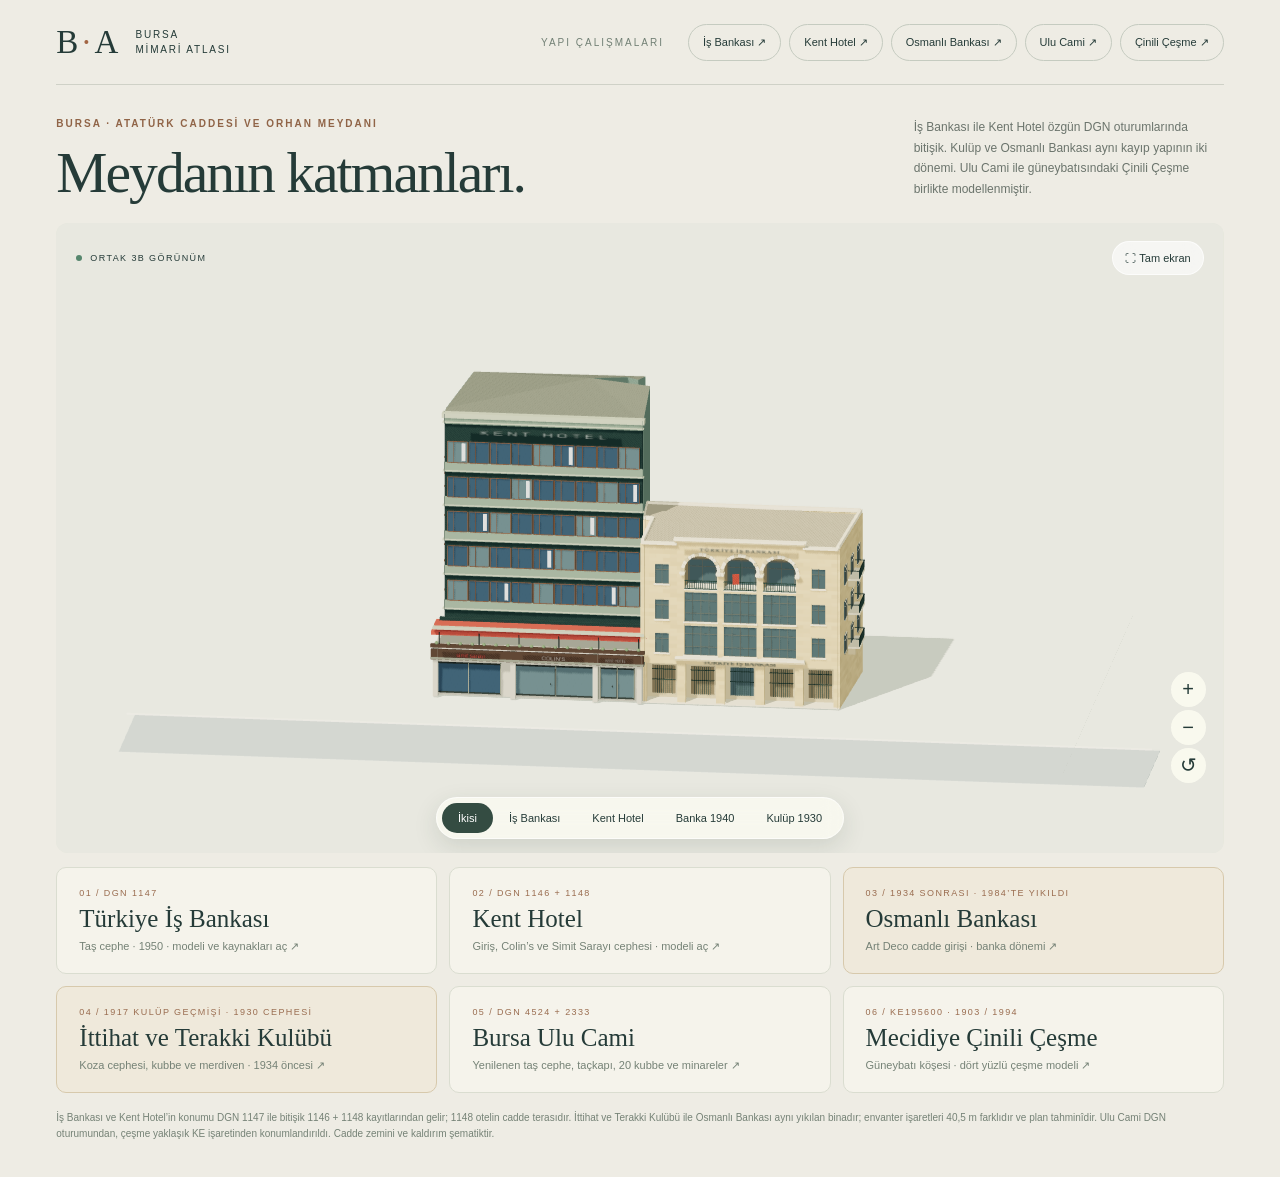
==== docs/birlikte.html @ 720ac8b4 "Publish Bursa architectural atlas with mobile scene layout" ====
<!doctype html>
<html lang="tr">
<head>
 <meta charset="utf-8">
 <meta name="viewport" content="width=device-width,initial-scale=1">
 <meta name="theme-color" content="#eeece4">
 <title>Bursa Mimari Atlası · yapı modelleri</title>
 <link rel="stylesheet" href="birlikte.css">
 <script type="importmap">{"imports":{"three":"./vendor/three.module.js"}}</script>
</head>
<body>
 <header><a class="brand" href="birlikte.html">B<span>·</span>A <i>BURSA<br>MİMARİ ATLASI</i></a><span class="edition">YAPI ÇALIŞMALARI</span><nav aria-label="Yapı sayfaları"><a href="./">İş Bankası ↗</a><a href="kent-hotel/">Kent Hotel ↗</a><a href="osmanli-bankasi/">Osmanlı Bankası ↗</a><a href="ulucami/">Ulu Cami ↗</a><a href="ulucami/?focus=cesme">Çinili Çeşme ↗</a></nav><details class="mobile-pages"><summary>Yapılar <span aria-hidden="true">⌄</span></summary><div><a href="./">İş Bankası</a><a href="kent-hotel/">Kent Hotel</a><a href="osmanli-bankasi/">Osmanlı Bankası</a><a href="ulucami/">Ulu Cami</a><a href="ulucami/?focus=cesme">Çinili Çeşme</a></div></details></header>
 <main>
  <div class="heading"><div><span class="eyebrow">BURSA · ATATÜRK CADDESİ VE ORHAN MEYDANI</span><h1>Meydanın katmanları.</h1></div><p>İş Bankası ile Kent Hotel özgün DGN oturumlarında bitişik. Kulüp ve Osmanlı Bankası aynı kayıp yapının iki dönemi. Ulu Cami ile güneybatısındaki Çinili Çeşme birlikte modellenmiştir.</p></div>
  <section id="stage" class="stage" aria-label="İş Bankası, Kent Hotel ve aynı kayıp yapının iki tarihî dönemi"><div id="canvas"></div><div id="loading" role="status">Binalar hazırlanıyor…</div><div class="stage-top"><span class="tag"><i></i> ORTAK 3B GÖRÜNÜM</span><button id="fullscreen" aria-label="Tam ekran" aria-pressed="false">⛶ <span>Tam ekran</span></button></div><div id="historic-notice" class="historic-notice" hidden>1940’LAR BANKA DÖNEMİ · 1934 TADİLATI SONRASI · TAHMİNÎ PLAN</div><div class="viewbar" role="group" aria-label="Bina odağı"><button data-focus="both" class="active" aria-pressed="true">İkisi</button><button data-focus="bank" aria-pressed="false"><span class="long-label">İş Bankası</span><span class="short-label">İş</span></button><button data-focus="hotel" aria-pressed="false"><span class="long-label">Kent Hotel</span><span class="short-label">Kent</span></button><button data-focus="ottoman" aria-pressed="false"><span class="long-label">Banka 1940</span><span class="short-label">Banka ’40</span></button><button data-focus="club" aria-pressed="false"><span class="long-label">Kulüp 1930</span><span class="short-label">Kulüp ’30</span></button></div><div class="zoom"><button id="plus" aria-label="Yakınlaştır">+</button><button id="minus" aria-label="Uzaklaştır">−</button><button id="reset" aria-label="Görünümü sıfırla">↺</button></div><div class="stage-bottom"><span>Sürükle: döndür · Tekerlek: yakınlaş</span><span>↑ Atatürk Cd.</span></div></section>
  <div class="cards"><a class="card" href="./"><span>01 / DGN 1147</span><strong>Türkiye İş Bankası</strong><small>Taş cephe · 1950 · modeli ve kaynakları aç ↗</small></a><a class="card" href="kent-hotel/"><span>02 / DGN 1146 + 1148</span><strong>Kent Hotel</strong><small>Giriş, Colin’s ve Simit Sarayı cephesi · modeli aç ↗</small></a><a class="card historic" href="osmanli-bankasi/"><span>03 / 1934 SONRASI · 1984’TE YIKILDI</span><strong>Osmanlı Bankası</strong><small>Art Deco cadde girişi · banka dönemi ↗</small></a><a class="card historic" href="osmanli-bankasi/?era=club"><span>04 / 1917 KULÜP GEÇMİŞİ · 1930 CEPHESİ</span><strong>İttihat ve Terakki Kulübü</strong><small>Koza cephesi, kubbe ve merdiven · 1934 öncesi ↗</small></a><a class="card ulucami" href="ulucami/"><span>05 / DGN 4524 + 2333</span><strong>Bursa Ulu Cami</strong><small>Yenilenen taş cephe, taçkapı, 20 kubbe ve minareler ↗</small></a><a class="card fountain" href="ulucami/?focus=cesme"><span>06 / KE195600 · 1903 / 1994</span><strong>Mecidiye Çinili Çeşme</strong><small>Güneybatı köşesi · dört yüzlü çeşme modeli ↗</small></a></div>
  <p class="note">İş Bankası ve Kent Hotel’in konumu DGN 1147 ile bitişik 1146 + 1148 kayıtlarından gelir; 1148 otelin cadde terasıdır. İttihat ve Terakki Kulübü ile Osmanlı Bankası aynı yıkılan binadır; envanter işaretleri 40,5 m farklıdır ve plan tahminîdir. Ulu Cami DGN oturumundan, çeşme yaklaşık KE işaretinden konumlandırıldı. Cadde zemini ve kaldırım şematiktir.</p>
 </main>
 <script type="module" src="birlikte.js"></script>
</body>
</html>
---- docs/birlikte.css ----
:root{font-family:Arial,Helvetica,sans-serif;color:#253b38;background:#eeece4;font-synthesis:none}*{box-sizing:border-box}body{margin:0}button,a{-webkit-tap-highlight-color:transparent;color:inherit}button{font:inherit;cursor:pointer;border:0}button:focus-visible,a:focus-visible{outline:3px solid #a6623b;outline-offset:4px}header{height:85px;margin:0 4.4%;border-bottom:1px solid #cfd1c7;display:flex;align-items:center;gap:24px}.brand{text-decoration:none;font-family:Georgia,serif;font-size:33px;display:flex;align-items:center;gap:4px}.brand span{color:#a26543}.brand i{font:10px/1.5 Arial,sans-serif;letter-spacing:1.8px;margin-left:13px}.edition{font-size:10px;letter-spacing:2px;color:#728075;margin-left:auto}header nav{display:flex;gap:8px}header nav a{font-size:11px;text-decoration:none;border:1px solid #c5cbc0;padding:11px 14px;border-radius:22px}main{max-width:1800px;margin:auto;padding:28px 4.4% 35px}.heading{display:flex;justify-content:space-between;gap:20px;align-items:end;margin-bottom:20px}.eyebrow{font-size:10px;letter-spacing:2px;font-weight:700;color:#906447}h1{font:normal clamp(38px,4.5vw,64px)/1.04 Georgia,serif;letter-spacing:-2px;margin:12px 0 0}.heading p{max-width:310px;font-size:12px;line-height:1.7;color:#6b746c;margin:0 0 4px}.stage{height:min(70vh,680px);min-height:450px;position:relative;overflow:hidden;border-radius:12px;background:#e7e8dd}#canvas,canvas{width:100%;height:100%;display:block;touch-action:none}#canvas{position:absolute;inset:0}#loading{position:absolute;inset:0;display:grid;place-items:center;background:#e7e8dd;z-index:5;font-size:12px}.stage-top{position:absolute;top:18px;left:20px;right:20px;display:flex;justify-content:space-between;align-items:center;pointer-events:none}.tag{font-size:9px;letter-spacing:1.4px;display:flex;align-items:center;gap:8px}.tag i{width:6px;height:6px;background:#56866d;border-radius:50%}.stage-top button{pointer-events:auto;background:#fff9;border:1px solid #fffa;padding:10px 12px;border-radius:20px;font-size:11px;backdrop-filter:blur(10px)}.viewbar{position:absolute;bottom:55px;left:50%;transform:translateX(-50%);display:flex;background:#fafaf1df;border:1px solid #fff9;padding:5px;border-radius:30px;backdrop-filter:blur(10px);white-space:nowrap}.viewbar button{padding:9px 16px;border-radius:20px;background:transparent;font-size:11px}.viewbar button.active{background:#344c42;color:white}.zoom{position:absolute;right:18px;bottom:70px;display:grid;gap:3px}.zoom button{width:35px;height:35px;border-radius:50%;background:#fcfcf0de;font-size:20px}.stage-bottom{position:absolute;bottom:17px;left:21px;right:21px;display:flex;justify-content:space-between;gap:15px;font-size:10px;color:#64776a;pointer-events:none}.cards{display:grid;grid-template-columns:1fr 1fr;gap:12px;margin-top:14px}.card{background:#f5f3eb;border:1px solid #daddd0;border-radius:10px;padding:20px 22px;text-decoration:none;display:flex;flex-direction:column;gap:7px}.card:hover{border-color:#899c8e}.card span{font-size:9px;letter-spacing:1.4px;color:#9a6d50}.card strong{font:25px Georgia,serif}.card small{font-size:11px;color:#758276}.note{font-size:10px;color:#758276;line-height:1.6;margin:17px 0 0}.stage.is-fullscreen,.stage:fullscreen{position:fixed!important;inset:0!important;width:100vw!important;height:100dvh!important;min-height:0!important;max-height:none!important;margin:0!important;border-radius:0!important;z-index:9999}.stage.is-fullscreen .stage-top,.stage:fullscreen .stage-top{top:calc(14px + env(safe-area-inset-top));left:calc(14px + env(safe-area-inset-left));right:calc(14px + env(safe-area-inset-right))}.stage.is-fullscreen .viewbar,.stage:fullscreen .viewbar{bottom:calc(55px + env(safe-area-inset-bottom))}.stage.is-fullscreen .zoom,.stage:fullscreen .zoom{bottom:calc(100px + env(safe-area-inset-bottom))}.stage.is-fullscreen .stage-bottom,.stage:fullscreen .stage-bottom{bottom:calc(18px + env(safe-area-inset-bottom))}
@media(max-width:640px){header{height:67px;margin:0 5%;gap:7px}.brand{font-size:26px}.brand i{font-size:8px;letter-spacing:1px;margin-left:8px}.edition{display:none}header nav{margin-left:auto;gap:4px}header nav a{font-size:9px;padding:8px 9px}main{padding:20px 5% 30px}.heading{align-items:start;display:block;margin-bottom:15px}.eyebrow{font-size:8px;letter-spacing:1.2px}h1{font-size:38px;letter-spacing:-1.2px}.heading p{font-size:10px;line-height:1.5;max-width:none;margin:11px 0 0}.stage{height:57vh;min-height:390px;max-height:560px}.tag{font-size:7px;letter-spacing:1px}.stage-top{top:13px;left:13px;right:12px}.stage-top button{font-size:9px;padding:8px 10px}.viewbar{bottom:48px}.viewbar button{font-size:10px;padding:8px 11px}.zoom{right:10px;bottom:95px}.zoom button{width:31px;height:31px;font-size:18px}.stage-bottom{font-size:8px;left:13px;right:13px;bottom:14px}.cards{gap:8px}.card{padding:14px 12px;gap:5px}.card strong{font-size:18px}.card small{font-size:9px;line-height:1.4}.note{font-size:9px}}
.cards{grid-template-columns:repeat(3,minmax(0,1fr))}.card.historic{background:#efe9db;border-color:#d7c9ac}.historic-notice{position:absolute;top:66px;left:20px;z-index:2;background:#f5e7cbdc;border:1px solid #cbb99b;color:#754e30;border-radius:5px;padding:8px 10px;font-size:9px;letter-spacing:.7px}.historic-notice[hidden]{display:none}
@media(max-width:640px){header nav{max-width:58%;overflow-x:auto;scrollbar-width:none}header nav a{white-space:nowrap}.viewbar{max-width:calc(100% - 18px);overflow-x:auto;scrollbar-width:none}.viewbar button{flex:none;padding:8px 10px;font-size:9px}.cards{grid-template-columns:1fr 1fr}.card.historic{grid-column:1/-1}.historic-notice{top:53px;left:12px;right:12px;font-size:7px;line-height:1.35;text-align:center}}
@media(max-width:640px){.card.historic{grid-column:auto}.card.ulucami,.card.fountain{grid-column:auto}}
.short-label{display:none}
.mobile-pages{display:none}
@media(min-width:641px){
 .viewbar{bottom:14px;box-shadow:0 8px 24px #283d3221}
 .stage-bottom{display:none}
 .cards{margin-top:14px}
 .stage.is-fullscreen .viewbar,.stage:fullscreen .viewbar{bottom:calc(55px + env(safe-area-inset-bottom))}
}
@media(max-width:640px){
 header{height:52px;min-height:0;display:flex;margin:0;padding:0 13px;gap:0;position:relative;z-index:10;background:#eeece4}
 .brand{font-size:25px}
 header nav{display:none}
 .mobile-pages{display:block;margin-left:auto;font-size:11px}
 .mobile-pages summary{list-style:none;cursor:pointer;border:1px solid #c5cbc0;border-radius:18px;padding:8px 11px;min-width:76px;text-align:center}
 .mobile-pages summary::-webkit-details-marker{display:none}
 .mobile-pages[open] summary{background:#344c42;color:white;border-color:#344c42}
 .mobile-pages div{position:absolute;top:49px;right:9px;min-width:185px;display:grid;gap:2px;padding:8px;background:#f8f7ef;border:1px solid #d6dbd0;border-radius:12px;box-shadow:0 14px 30px #24392c26}
 .mobile-pages a{display:block;padding:10px 12px;text-decoration:none;border-radius:7px}
 .mobile-pages a:hover,.mobile-pages a:focus-visible{background:#e6e9df}
 main{padding:0}
 .heading{display:none}
 .stage{height:calc(100dvh - 52px);min-height:520px;max-height:none;border-radius:0}
 .viewbar{left:10px;right:10px;bottom:45px;transform:none;width:auto;max-width:none;display:grid;grid-template-columns:repeat(5,minmax(0,1fr));gap:1px;overflow:visible;padding:4px}
 .viewbar button{min-width:0;min-height:38px;padding:6px 2px;font-size:10px}
 .viewbar .long-label{display:none}
 .viewbar .short-label{display:inline}
 .zoom{bottom:112px}
 .stage-bottom{display:none}
 .cards{margin:0;padding:15px 5% 0}
 .note{margin:0;padding:16px 5% 28px}
}
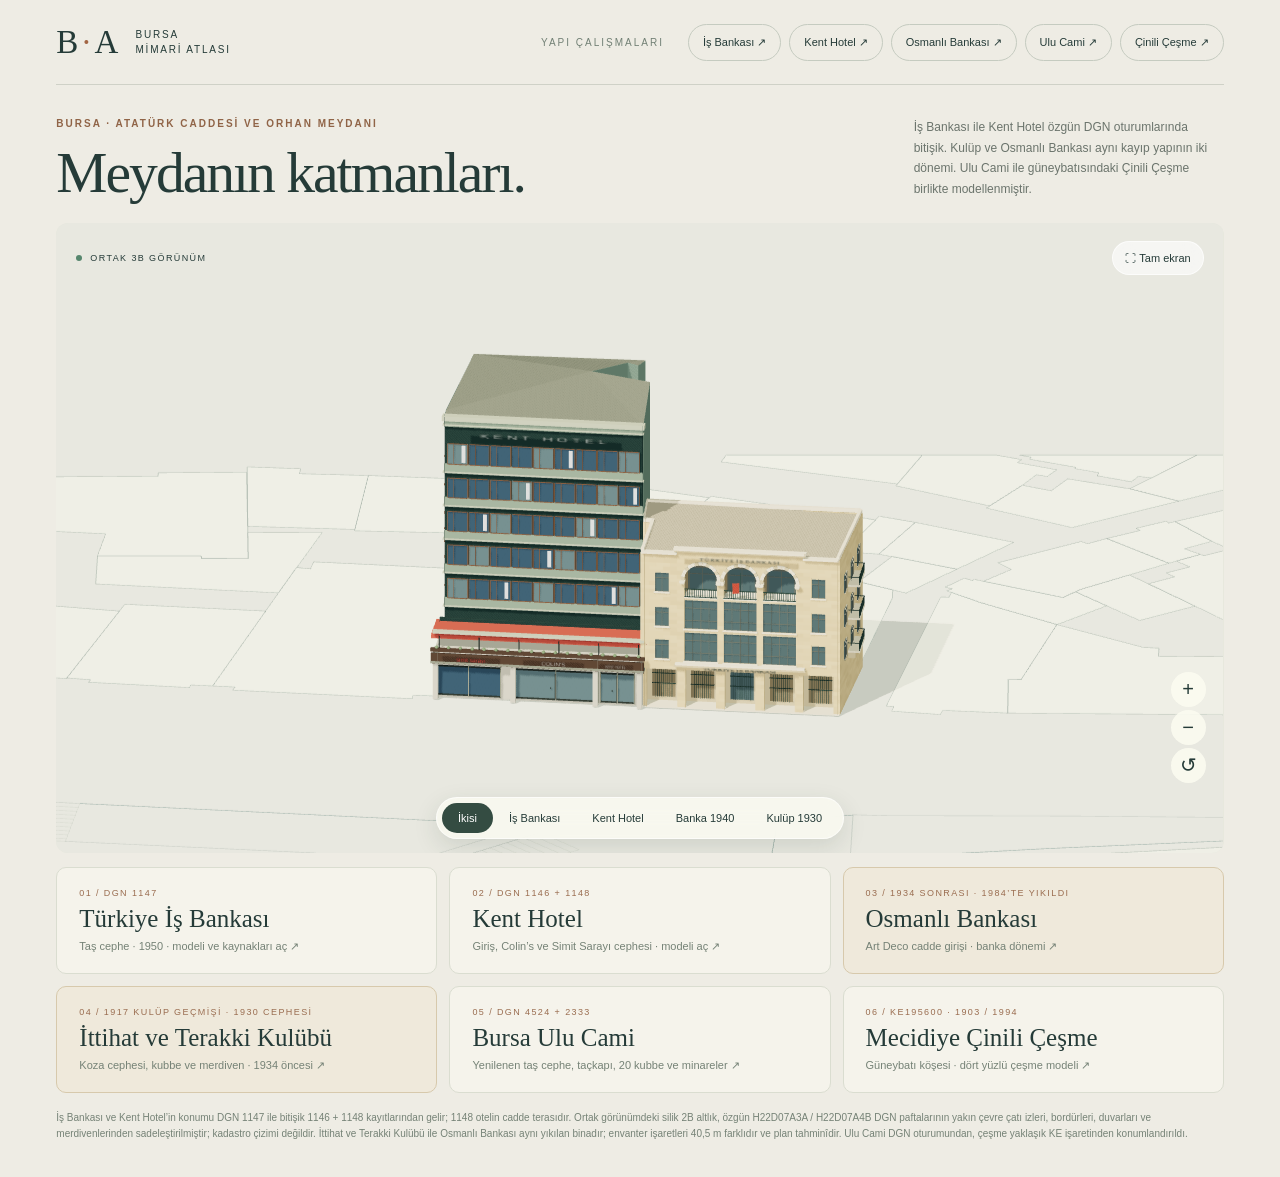
==== commit 1eff2343: "Add subtle DGN plan underlay to shared atlas scene" ====
--- a/docs/birlikte.html
+++ b/docs/birlikte.html
@@ -14,7 +14,7 @@
   <div class="heading"><div><span class="eyebrow">BURSA · ATATÜRK CADDESİ VE ORHAN MEYDANI</span><h1>Meydanın katmanları.</h1></div><p>İş Bankası ile Kent Hotel özgün DGN oturumlarında bitişik. Kulüp ve Osmanlı Bankası aynı kayıp yapının iki dönemi. Ulu Cami ile güneybatısındaki Çinili Çeşme birlikte modellenmiştir.</p></div>
   <section id="stage" class="stage" aria-label="İş Bankası, Kent Hotel ve aynı kayıp yapının iki tarihî dönemi"><div id="canvas"></div><div id="loading" role="status">Binalar hazırlanıyor…</div><div class="stage-top"><span class="tag"><i></i> ORTAK 3B GÖRÜNÜM</span><button id="fullscreen" aria-label="Tam ekran" aria-pressed="false">⛶ <span>Tam ekran</span></button></div><div id="historic-notice" class="historic-notice" hidden>1940’LAR BANKA DÖNEMİ · 1934 TADİLATI SONRASI · TAHMİNÎ PLAN</div><div class="viewbar" role="group" aria-label="Bina odağı"><button data-focus="both" class="active" aria-pressed="true">İkisi</button><button data-focus="bank" aria-pressed="false"><span class="long-label">İş Bankası</span><span class="short-label">İş</span></button><button data-focus="hotel" aria-pressed="false"><span class="long-label">Kent Hotel</span><span class="short-label">Kent</span></button><button data-focus="ottoman" aria-pressed="false"><span class="long-label">Banka 1940</span><span class="short-label">Banka ’40</span></button><button data-focus="club" aria-pressed="false"><span class="long-label">Kulüp 1930</span><span class="short-label">Kulüp ’30</span></button></div><div class="zoom"><button id="plus" aria-label="Yakınlaştır">+</button><button id="minus" aria-label="Uzaklaştır">−</button><button id="reset" aria-label="Görünümü sıfırla">↺</button></div><div class="stage-bottom"><span>Sürükle: döndür · Tekerlek: yakınlaş</span><span>↑ Atatürk Cd.</span></div></section>
   <div class="cards"><a class="card" href="./"><span>01 / DGN 1147</span><strong>Türkiye İş Bankası</strong><small>Taş cephe · 1950 · modeli ve kaynakları aç ↗</small></a><a class="card" href="kent-hotel/"><span>02 / DGN 1146 + 1148</span><strong>Kent Hotel</strong><small>Giriş, Colin’s ve Simit Sarayı cephesi · modeli aç ↗</small></a><a class="card historic" href="osmanli-bankasi/"><span>03 / 1934 SONRASI · 1984’TE YIKILDI</span><strong>Osmanlı Bankası</strong><small>Art Deco cadde girişi · banka dönemi ↗</small></a><a class="card historic" href="osmanli-bankasi/?era=club"><span>04 / 1917 KULÜP GEÇMİŞİ · 1930 CEPHESİ</span><strong>İttihat ve Terakki Kulübü</strong><small>Koza cephesi, kubbe ve merdiven · 1934 öncesi ↗</small></a><a class="card ulucami" href="ulucami/"><span>05 / DGN 4524 + 2333</span><strong>Bursa Ulu Cami</strong><small>Yenilenen taş cephe, taçkapı, 20 kubbe ve minareler ↗</small></a><a class="card fountain" href="ulucami/?focus=cesme"><span>06 / KE195600 · 1903 / 1994</span><strong>Mecidiye Çinili Çeşme</strong><small>Güneybatı köşesi · dört yüzlü çeşme modeli ↗</small></a></div>
-  <p class="note">İş Bankası ve Kent Hotel’in konumu DGN 1147 ile bitişik 1146 + 1148 kayıtlarından gelir; 1148 otelin cadde terasıdır. İttihat ve Terakki Kulübü ile Osmanlı Bankası aynı yıkılan binadır; envanter işaretleri 40,5 m farklıdır ve plan tahminîdir. Ulu Cami DGN oturumundan, çeşme yaklaşık KE işaretinden konumlandırıldı. Cadde zemini ve kaldırım şematiktir.</p>
+  <p class="note">İş Bankası ve Kent Hotel’in konumu DGN 1147 ile bitişik 1146 + 1148 kayıtlarından gelir; 1148 otelin cadde terasıdır. Ortak görünümdeki silik 2B altlık, özgün H22D07A3A / H22D07A4B DGN paftalarının yakın çevre çatı izleri, bordürleri, duvarları ve merdivenlerinden sadeleştirilmiştir; kadastro çizimi değildir. İttihat ve Terakki Kulübü ile Osmanlı Bankası aynı yıkılan binadır; envanter işaretleri 40,5 m farklıdır ve plan tahminîdir. Ulu Cami DGN oturumundan, çeşme yaklaşık KE işaretinden konumlandırıldı.</p>
  </main>
  <script type="module" src="birlikte.js"></script>
 </body>
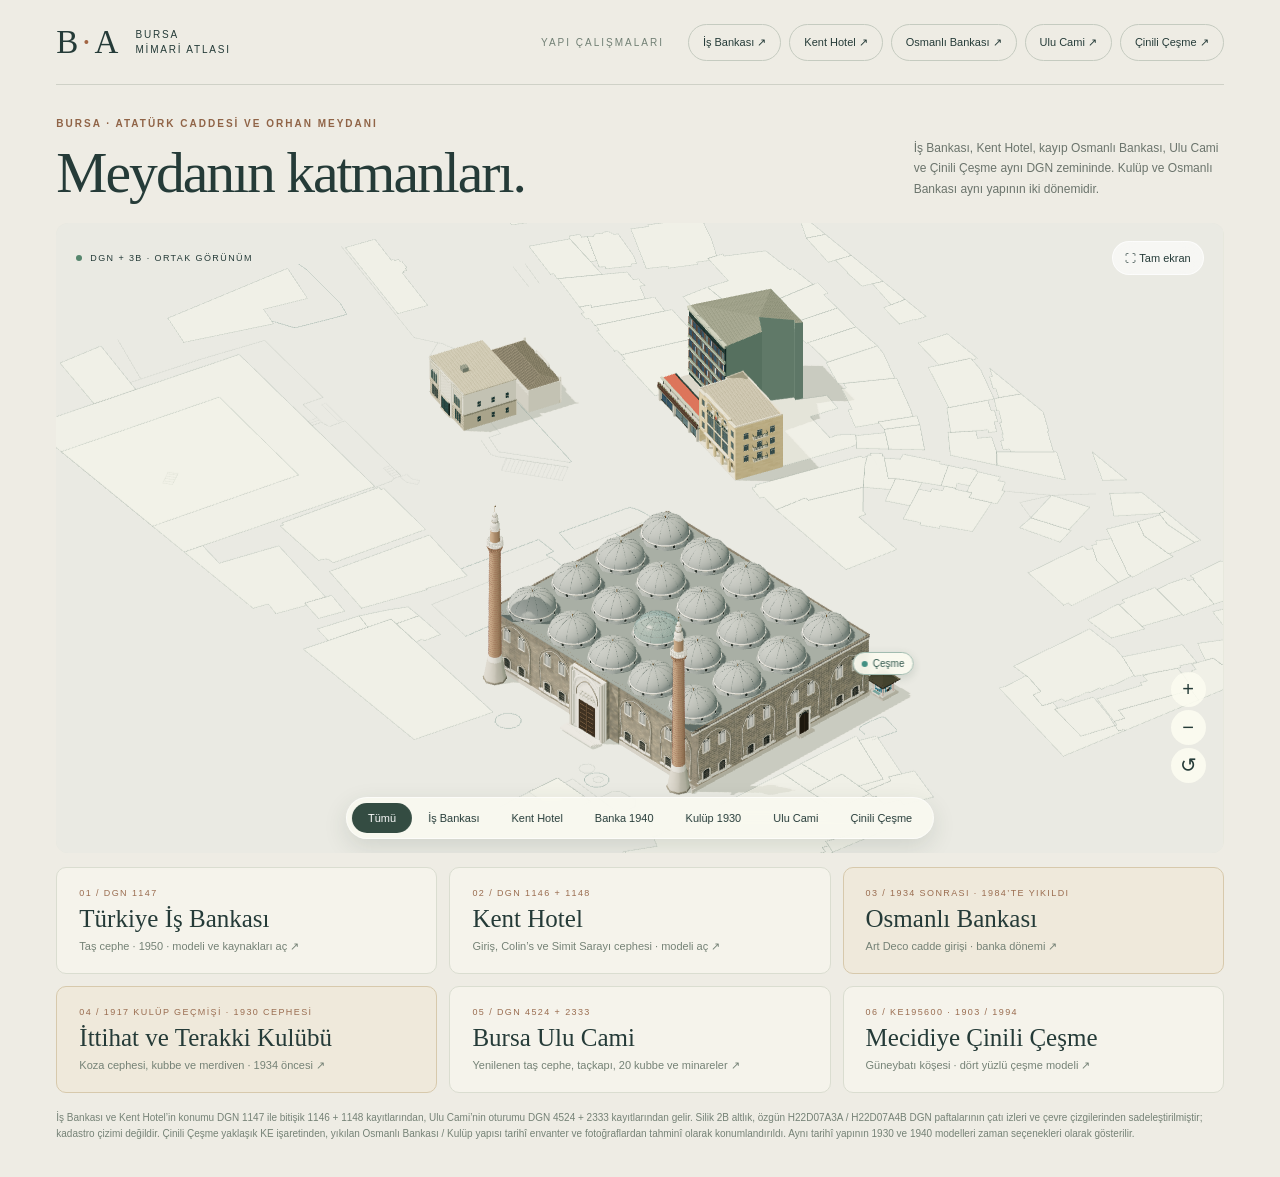
==== commit 33a70cde: "Show all Bursa models on shared DGN scene" ====
--- a/docs/birlikte.html
+++ b/docs/birlikte.html
@@ -5,18 +5,18 @@
  <meta name="viewport" content="width=device-width,initial-scale=1">
  <meta name="theme-color" content="#eeece4">
  <title>Bursa Mimari Atlası · yapı modelleri</title>
- <link rel="stylesheet" href="birlikte.css">
+ <link rel="stylesheet" href="birlikte.css?v=all-models-2">
  <script type="importmap">{"imports":{"three":"./vendor/three.module.js"}}</script>
 </head>
 <body>
  <header><a class="brand" href="birlikte.html">B<span>·</span>A <i>BURSA<br>MİMARİ ATLASI</i></a><span class="edition">YAPI ÇALIŞMALARI</span><nav aria-label="Yapı sayfaları"><a href="./">İş Bankası ↗</a><a href="kent-hotel/">Kent Hotel ↗</a><a href="osmanli-bankasi/">Osmanlı Bankası ↗</a><a href="ulucami/">Ulu Cami ↗</a><a href="ulucami/?focus=cesme">Çinili Çeşme ↗</a></nav><details class="mobile-pages"><summary>Yapılar <span aria-hidden="true">⌄</span></summary><div><a href="./">İş Bankası</a><a href="kent-hotel/">Kent Hotel</a><a href="osmanli-bankasi/">Osmanlı Bankası</a><a href="ulucami/">Ulu Cami</a><a href="ulucami/?focus=cesme">Çinili Çeşme</a></div></details></header>
  <main>
-  <div class="heading"><div><span class="eyebrow">BURSA · ATATÜRK CADDESİ VE ORHAN MEYDANI</span><h1>Meydanın katmanları.</h1></div><p>İş Bankası ile Kent Hotel özgün DGN oturumlarında bitişik. Kulüp ve Osmanlı Bankası aynı kayıp yapının iki dönemi. Ulu Cami ile güneybatısındaki Çinili Çeşme birlikte modellenmiştir.</p></div>
-  <section id="stage" class="stage" aria-label="İş Bankası, Kent Hotel ve aynı kayıp yapının iki tarihî dönemi"><div id="canvas"></div><div id="loading" role="status">Binalar hazırlanıyor…</div><div class="stage-top"><span class="tag"><i></i> ORTAK 3B GÖRÜNÜM</span><button id="fullscreen" aria-label="Tam ekran" aria-pressed="false">⛶ <span>Tam ekran</span></button></div><div id="historic-notice" class="historic-notice" hidden>1940’LAR BANKA DÖNEMİ · 1934 TADİLATI SONRASI · TAHMİNÎ PLAN</div><div class="viewbar" role="group" aria-label="Bina odağı"><button data-focus="both" class="active" aria-pressed="true">İkisi</button><button data-focus="bank" aria-pressed="false"><span class="long-label">İş Bankası</span><span class="short-label">İş</span></button><button data-focus="hotel" aria-pressed="false"><span class="long-label">Kent Hotel</span><span class="short-label">Kent</span></button><button data-focus="ottoman" aria-pressed="false"><span class="long-label">Banka 1940</span><span class="short-label">Banka ’40</span></button><button data-focus="club" aria-pressed="false"><span class="long-label">Kulüp 1930</span><span class="short-label">Kulüp ’30</span></button></div><div class="zoom"><button id="plus" aria-label="Yakınlaştır">+</button><button id="minus" aria-label="Uzaklaştır">−</button><button id="reset" aria-label="Görünümü sıfırla">↺</button></div><div class="stage-bottom"><span>Sürükle: döndür · Tekerlek: yakınlaş</span><span>↑ Atatürk Cd.</span></div></section>
+  <div class="heading"><div><span class="eyebrow">BURSA · ATATÜRK CADDESİ VE ORHAN MEYDANI</span><h1>Meydanın katmanları.</h1></div><p>İş Bankası, Kent Hotel, kayıp Osmanlı Bankası, Ulu Cami ve Çinili Çeşme aynı DGN zemininde. Kulüp ve Osmanlı Bankası aynı yapının iki dönemidir.</p></div>
+  <section id="stage" class="stage" aria-label="Bütün yapı modelleri ve DGN altlığı aynı sahnede"><div id="canvas"></div><div id="loading" role="status">Meydan hazırlanıyor…</div><div class="stage-top"><span class="tag"><i></i> DGN + 3B · ORTAK GÖRÜNÜM</span><button id="fullscreen" aria-label="Tam ekran" aria-pressed="false">⛶ <span>Tam ekran</span></button></div><div id="historic-notice" class="historic-notice" hidden>1940’LAR BANKA DÖNEMİ · 1934 TADİLATI SONRASI · TAHMİNÎ PLAN</div><button id="fountain-pin" class="map-pin" aria-label="Çinili Çeşme’ye yaklaş" hidden>Çeşme</button><div class="viewbar" role="group" aria-label="Yapı odağı"><button data-focus="all" class="active" aria-pressed="true">Tümü</button><button data-focus="bank" aria-pressed="false"><span class="long-label">İş Bankası</span><span class="short-label">İş</span></button><button data-focus="hotel" aria-pressed="false"><span class="long-label">Kent Hotel</span><span class="short-label">Kent</span></button><button data-focus="ottoman" aria-pressed="false"><span class="long-label">Banka 1940</span><span class="short-label">Banka</span></button><button data-focus="club" aria-pressed="false"><span class="long-label">Kulüp 1930</span><span class="short-label">Kulüp</span></button><button data-focus="ulu" aria-pressed="false"><span class="long-label">Ulu Cami</span><span class="short-label">Cami</span></button><button data-focus="fountain" aria-pressed="false"><span class="long-label">Çinili Çeşme</span><span class="short-label">Çeşme</span></button></div><div class="zoom"><button id="plus" aria-label="Yakınlaştır">+</button><button id="minus" aria-label="Uzaklaştır">−</button><button id="reset" aria-label="Tümünü göster">↺</button></div><div class="stage-bottom"><span>Sürükle: döndür · Tekerlek: yakınlaş</span><span>↑ Atatürk Cd.</span></div></section>
   <div class="cards"><a class="card" href="./"><span>01 / DGN 1147</span><strong>Türkiye İş Bankası</strong><small>Taş cephe · 1950 · modeli ve kaynakları aç ↗</small></a><a class="card" href="kent-hotel/"><span>02 / DGN 1146 + 1148</span><strong>Kent Hotel</strong><small>Giriş, Colin’s ve Simit Sarayı cephesi · modeli aç ↗</small></a><a class="card historic" href="osmanli-bankasi/"><span>03 / 1934 SONRASI · 1984’TE YIKILDI</span><strong>Osmanlı Bankası</strong><small>Art Deco cadde girişi · banka dönemi ↗</small></a><a class="card historic" href="osmanli-bankasi/?era=club"><span>04 / 1917 KULÜP GEÇMİŞİ · 1930 CEPHESİ</span><strong>İttihat ve Terakki Kulübü</strong><small>Koza cephesi, kubbe ve merdiven · 1934 öncesi ↗</small></a><a class="card ulucami" href="ulucami/"><span>05 / DGN 4524 + 2333</span><strong>Bursa Ulu Cami</strong><small>Yenilenen taş cephe, taçkapı, 20 kubbe ve minareler ↗</small></a><a class="card fountain" href="ulucami/?focus=cesme"><span>06 / KE195600 · 1903 / 1994</span><strong>Mecidiye Çinili Çeşme</strong><small>Güneybatı köşesi · dört yüzlü çeşme modeli ↗</small></a></div>
-  <p class="note">İş Bankası ve Kent Hotel’in konumu DGN 1147 ile bitişik 1146 + 1148 kayıtlarından gelir; 1148 otelin cadde terasıdır. Ortak görünümdeki silik 2B altlık, özgün H22D07A3A / H22D07A4B DGN paftalarının yakın çevre çatı izleri, bordürleri, duvarları ve merdivenlerinden sadeleştirilmiştir; kadastro çizimi değildir. İttihat ve Terakki Kulübü ile Osmanlı Bankası aynı yıkılan binadır; envanter işaretleri 40,5 m farklıdır ve plan tahminîdir. Ulu Cami DGN oturumundan, çeşme yaklaşık KE işaretinden konumlandırıldı.</p>
+  <p class="note">İş Bankası ve Kent Hotel’in konumu DGN 1147 ile bitişik 1146 + 1148 kayıtlarından, Ulu Cami’nin oturumu DGN 4524 + 2333 kayıtlarından gelir. Silik 2B altlık, özgün H22D07A3A / H22D07A4B DGN paftalarının çatı izleri ve çevre çizgilerinden sadeleştirilmiştir; kadastro çizimi değildir. Çinili Çeşme yaklaşık KE işaretinden, yıkılan Osmanlı Bankası / Kulüp yapısı tarihî envanter ve fotoğraflardan tahminî olarak konumlandırıldı. Aynı tarihî yapının 1930 ve 1940 modelleri zaman seçenekleri olarak gösterilir.</p>
  </main>
- <script type="module" src="birlikte.js"></script>
+ <script type="module" src="birlikte.js?v=all-models-2"></script>
 </body>
 </html>
 
--- a/docs/birlikte.css
+++ b/docs/birlikte.css
@@ -4,6 +4,7 @@
 @media(max-width:640px){header nav{max-width:58%;overflow-x:auto;scrollbar-width:none}header nav a{white-space:nowrap}.viewbar{max-width:calc(100% - 18px);overflow-x:auto;scrollbar-width:none}.viewbar button{flex:none;padding:8px 10px;font-size:9px}.cards{grid-template-columns:1fr 1fr}.card.historic{grid-column:1/-1}.historic-notice{top:53px;left:12px;right:12px;font-size:7px;line-height:1.35;text-align:center}}
 @media(max-width:640px){.card.historic{grid-column:auto}.card.ulucami,.card.fountain{grid-column:auto}}
 .short-label{display:none}
+.map-pin{position:absolute;z-index:2;transform:translate(-50%,-100%);padding:5px 8px;border:1px solid #a2bcb0;border-radius:15px;background:#fbfbf0e8;box-shadow:0 3px 10px #2e4a3829;color:#31574c;font-size:10px;white-space:nowrap;backdrop-filter:blur(5px)}.map-pin::before{content:"";display:inline-block;width:6px;height:6px;margin-right:5px;border-radius:50%;background:#428f82}.map-pin[hidden]{display:none}
 .mobile-pages{display:none}
 @media(min-width:641px){
  .viewbar{bottom:14px;box-shadow:0 8px 24px #283d3221}
@@ -25,8 +26,8 @@
  main{padding:0}
  .heading{display:none}
  .stage{height:calc(100dvh - 52px);min-height:520px;max-height:none;border-radius:0}
- .viewbar{left:10px;right:10px;bottom:45px;transform:none;width:auto;max-width:none;display:grid;grid-template-columns:repeat(5,minmax(0,1fr));gap:1px;overflow:visible;padding:4px}
- .viewbar button{min-width:0;min-height:38px;padding:6px 2px;font-size:10px}
+ .viewbar{left:8px;right:8px;bottom:45px;transform:none;width:auto;max-width:none;display:grid;grid-template-columns:repeat(7,minmax(0,1fr));gap:1px;overflow:visible;padding:4px}
+ .viewbar button{min-width:0;min-height:38px;padding:6px 1px;font-size:9px}
  .viewbar .long-label{display:none}
  .viewbar .short-label{display:inline}
  .zoom{bottom:112px}
